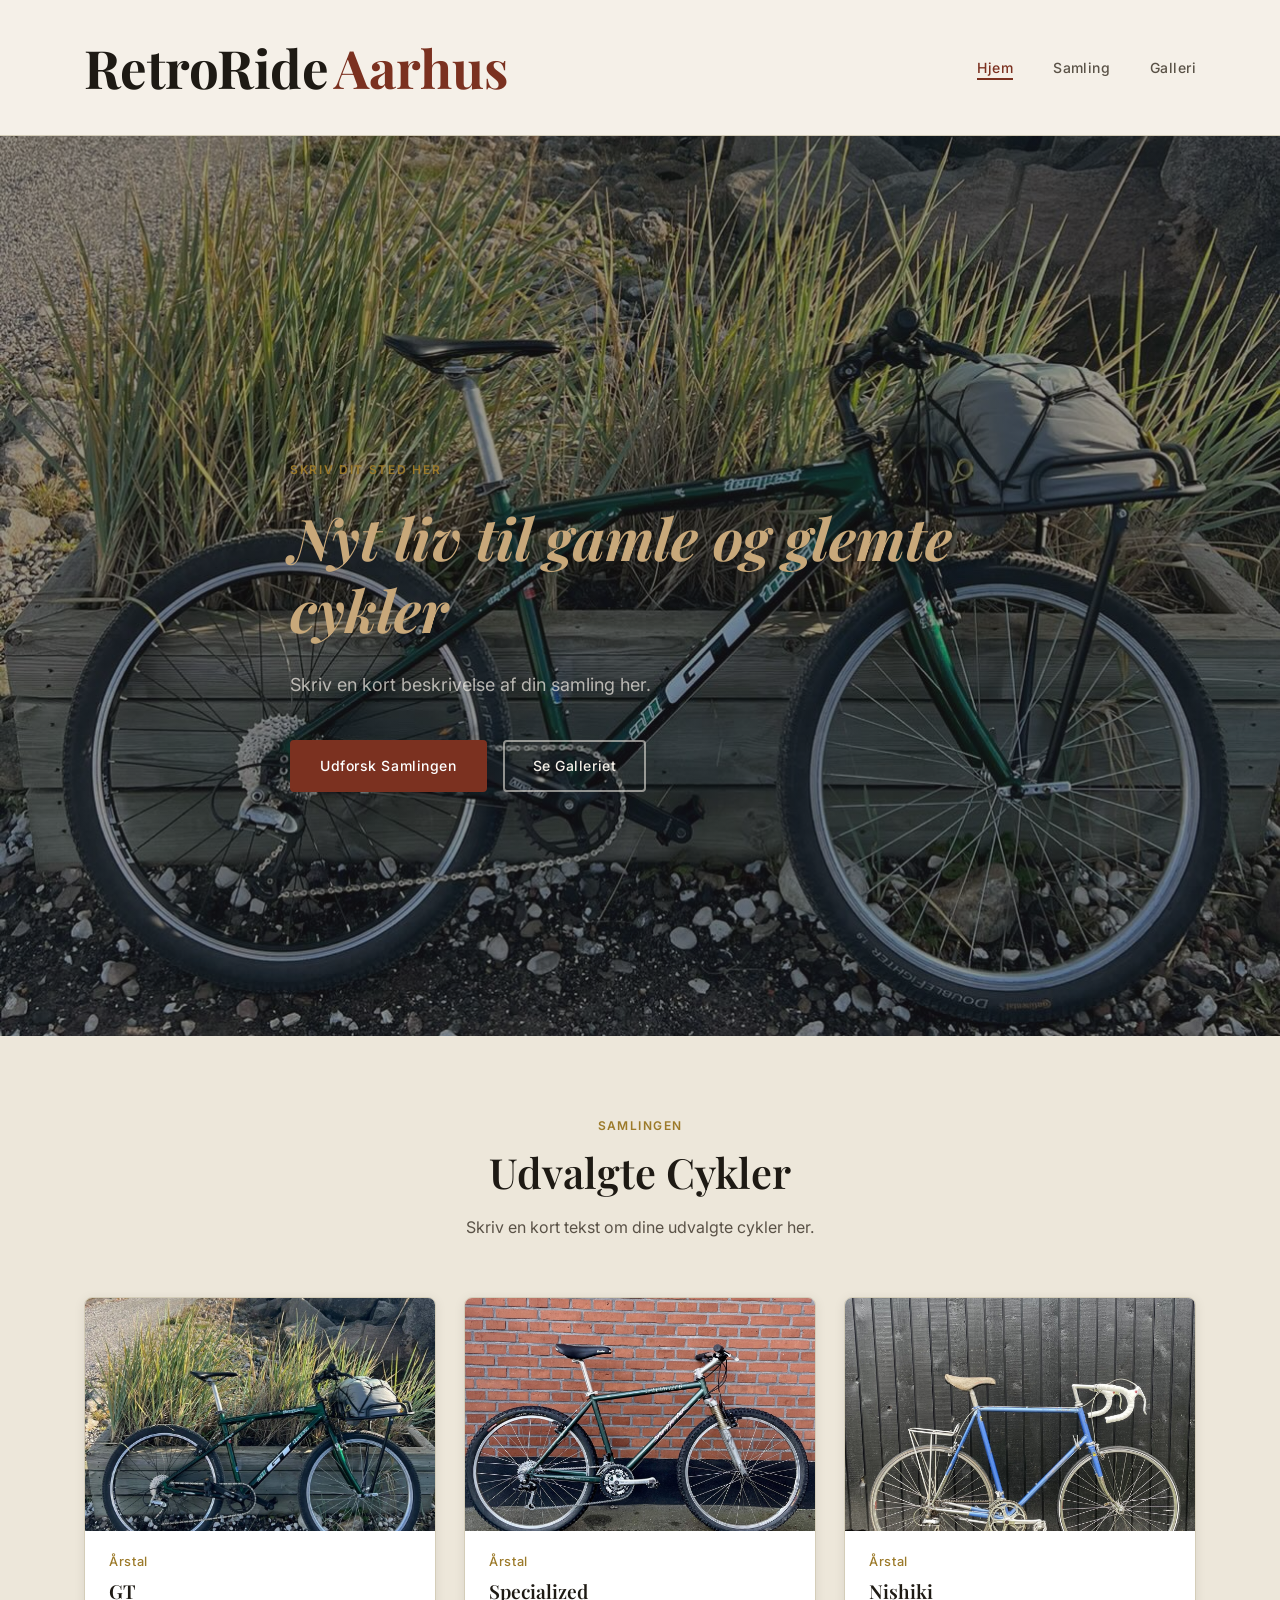
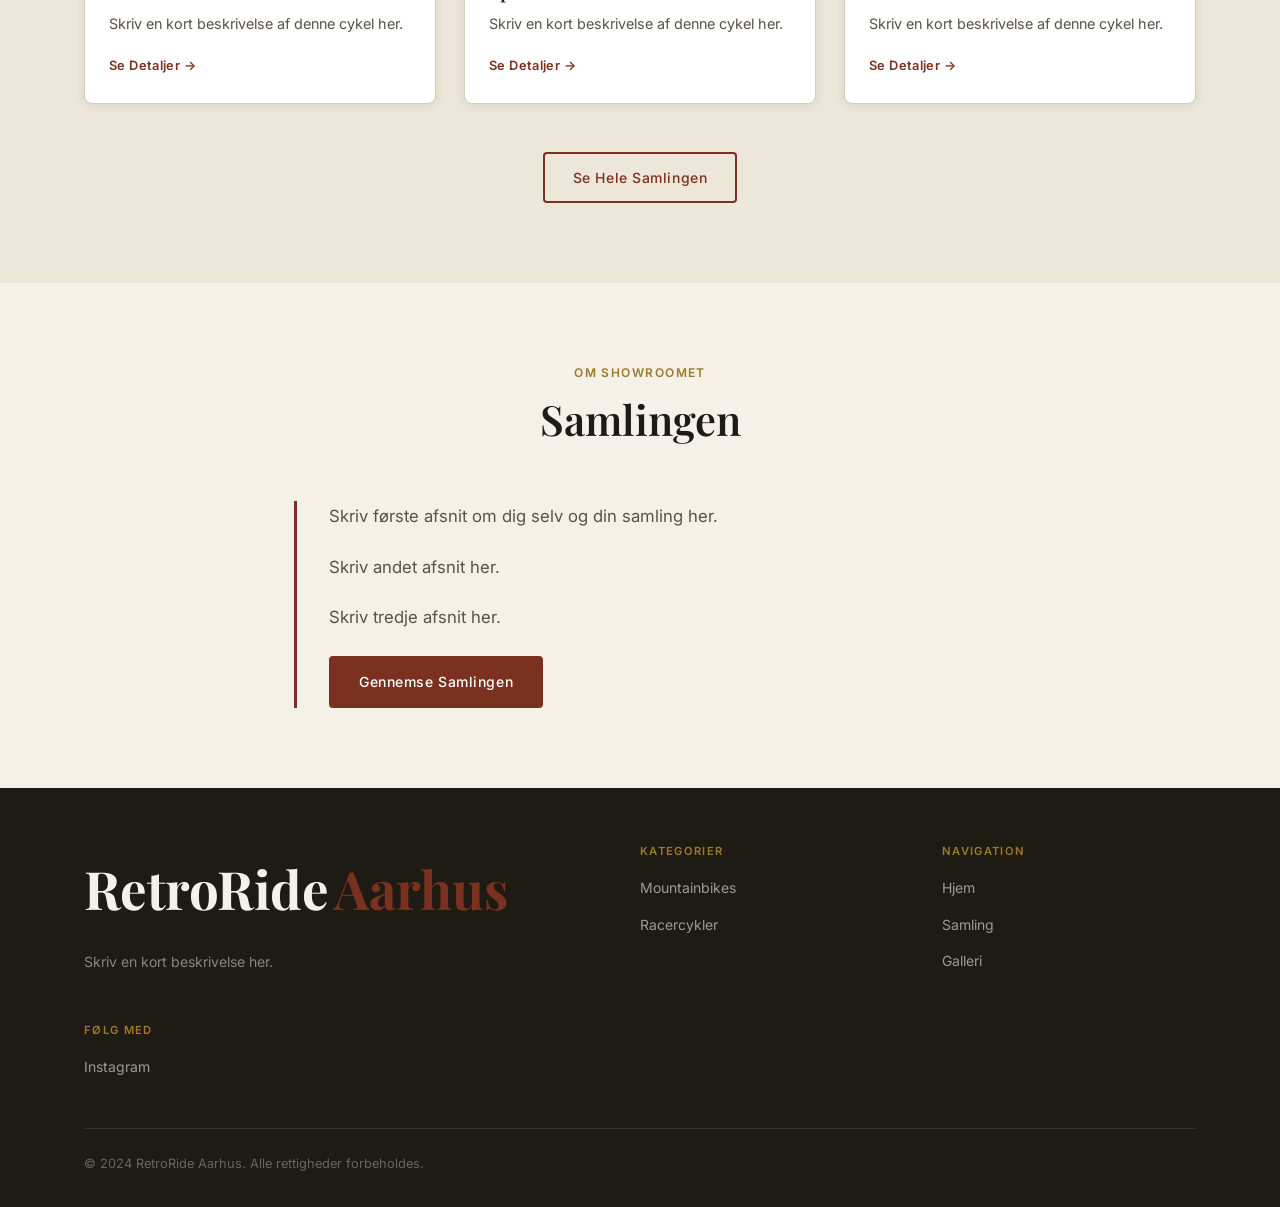
==== index.html @ 52d95b5a "Initial commit — RetroRide Aarhus website Static vintage bicycle collection showcase with homepage, " ====
<!DOCTYPE html>
<html lang="da">
<head>
  <meta charset="UTF-8" />
  <meta name="viewport" content="width=device-width, initial-scale=1.0" />
  <title>RetroRide Aarhus</title>
  <link rel="preconnect" href="https://fonts.googleapis.com" />
  <link rel="preconnect" href="https://fonts.gstatic.com" crossorigin />
  <link href="https://fonts.googleapis.com/css2?family=Playfair+Display:ital,wght@0,400;0,600;0,700;1,400&family=Inter:wght@300;400;500;600&display=swap" rel="stylesheet" />
  <link rel="stylesheet" href="css/styles.css" />
</head>
<body>

  <!-- Navigation -->
  <nav class="nav">
    <div class="nav-container">
      <a href="index.html" class="nav-logo">
        <span class="logo-main">RetroRide</span>
        <span class="logo-sub">Aarhus</span>
      </a>
      <button class="nav-toggle" id="navToggle" aria-label="Åbn navigation" aria-expanded="false">
        <span></span><span></span><span></span>
      </button>
      <ul class="nav-links" id="navLinks">
        <li><a href="index.html" class="nav-link active">Hjem</a></li>
        <li><a href="categories.html" class="nav-link">Samling</a></li>
        <li><a href="gallery.html" class="nav-link">Galleri</a></li>
      </ul>
    </div>
  </nav>

  <!-- Hero -->
  <section class="hero" style="background-image: linear-gradient(rgba(30,26,20,0.45), rgba(30,26,20,0.45)), url('photos/gt-1-hero.jpg'); background-size: cover; background-position: center 80%;">
    <div class="hero-content">
      <!-- Skriv dit sted/by her, f.eks. "Grundlagt i Aarhus, Danmark" -->
      <p class="hero-label">Skriv dit sted her</p>
      <!-- Skriv din overskrift her -->
      <h1 class="hero-title"><em>Nyt liv til gamle og glemte cykler</em></h1>
      <!-- Skriv en kort beskrivelse af din samling her -->
      <p class="hero-tagline">Skriv en kort beskrivelse af din samling her.</p>
      <div class="hero-ctas">
        <a href="categories.html" class="btn btn-primary">Udforsk Samlingen</a>
        <a href="gallery.html" class="btn btn-secondary">Se Galleriet</a>
      </div>
    </div>
  </section>

  <!-- Udvalgte Cykler -->
  <section class="section section-alt">
    <div class="container">
      <div class="section-header">
        <p class="section-label">Samlingen</p>
        <h2 class="section-title">Udvalgte Cykler</h2>
        <!-- Skriv en kort undertekst til denne sektion -->
        <p class="section-subtitle">Skriv en kort tekst om dine udvalgte cykler her.</p>
      </div>

      <div class="bikes-grid">

        <!-- GT -->
        <article class="bike-card">
          <a href="bikes/bike-1.html" class="bike-card-link">
            <div class="bike-card-image">
              <img src="photos/gt-1.jpg" alt="GT Mountainbike" loading="lazy" />
            </div>
            <div class="bike-card-body">
              <p class="bike-card-year">Årstal</p>
              <h3 class="bike-card-name">GT</h3>
              <p class="bike-card-desc">Skriv en kort beskrivelse af denne cykel her.</p>
              <span class="bike-card-cta">Se Detaljer →</span>
            </div>
          </a>
        </article>

        <!-- Specialized -->
        <article class="bike-card">
          <a href="bikes/bike-3.html" class="bike-card-link">
            <div class="bike-card-image">
              <img src="photos/specialized-1.jpg" alt="Specialized Mountainbike" loading="lazy" />
            </div>
            <div class="bike-card-body">
              <p class="bike-card-year">Årstal</p>
              <h3 class="bike-card-name">Specialized</h3>
              <p class="bike-card-desc">Skriv en kort beskrivelse af denne cykel her.</p>
              <span class="bike-card-cta">Se Detaljer →</span>
            </div>
          </a>
        </article>

        <!-- Nishiki -->
        <article class="bike-card">
          <a href="bikes/bike-4.html" class="bike-card-link">
            <div class="bike-card-image">
              <img src="photos/nishiki-1.jpg" alt="Nishiki Racercykel" loading="lazy" />
            </div>
            <div class="bike-card-body">
              <p class="bike-card-year">Årstal</p>
              <h3 class="bike-card-name">Nishiki</h3>
              <p class="bike-card-desc">Skriv en kort beskrivelse af denne cykel her.</p>
              <span class="bike-card-cta">Se Detaljer →</span>
            </div>
          </a>
        </article>

      </div>

      <div class="section-footer">
        <a href="categories.html" class="btn btn-outline">Se Hele Samlingen</a>
      </div>
    </div>
  </section>

  <!-- Om Showroomet -->
  <section class="section">
    <div class="container-narrow">
      <div class="section-header">
        <p class="section-label">Om Showroomet</p>
        <h2 class="section-title">Samlingen</h2>
      </div>
      <div class="about-content">
        <!-- Skriv første afsnit om dig selv og din samling -->
        <p class="about-text">Skriv første afsnit om dig selv og din samling her.</p>
        <!-- Skriv andet afsnit — f.eks. om dine cykler eller din passion -->
        <p class="about-text">Skriv andet afsnit her.</p>
        <!-- Skriv tredje afsnit — f.eks. kontaktoplysninger eller placering -->
        <p class="about-text">Skriv tredje afsnit her.</p>
        <a href="categories.html" class="btn btn-primary" style="margin-top:1.5rem;">Gennemse Samlingen</a>
      </div>
    </div>
  </section>

  <!-- Footer -->
  <footer class="footer">
    <div class="container">
      <div class="footer-grid">
        <div class="footer-brand">
          <a href="index.html" class="footer-logo">
            <span class="logo-main">RetroRide</span>
            <span class="logo-sub">Aarhus</span>
          </a>
          <!-- Skriv en kort beskrivelse til footeren -->
          <p class="footer-tagline">Skriv en kort beskrivelse her.</p>
        </div>
        <div class="footer-col">
          <h4 class="footer-heading">Kategorier</h4>
          <ul class="footer-links">
            <li><a href="categories.html#mountainbikes">Mountainbikes</a></li>
            <li><a href="categories.html#racercykler">Racercykler</a></li>
          </ul>
        </div>
        <div class="footer-col">
          <h4 class="footer-heading">Navigation</h4>
          <ul class="footer-links">
            <li><a href="index.html">Hjem</a></li>
            <li><a href="categories.html">Samling</a></li>
            <li><a href="gallery.html">Galleri</a></li>
          </ul>
        </div>
        <div class="footer-col">
          <h4 class="footer-heading">Følg Med</h4>
          <ul class="footer-links">
            <li><a href="https://www.instagram.com/retroride_aarhus" target="_blank" rel="noopener">Instagram</a></li>
          </ul>
        </div>
      </div>
      <div class="footer-bottom">
        <!-- Skriv dit navn og årstallet, f.eks. "© 2024 Dit Navn. Alle rettigheder forbeholdes." -->
        <p>© 2024 RetroRide Aarhus. Alle rettigheder forbeholdes.</p>
      </div>
    </div>
  </footer>

  <script src="js/main.js"></script>
</body>
</html>
---- css/styles.css ----
/* ============================================================
   RetroRide Aarhus — Shared Stylesheet
   Vintage cycling magazine aesthetic
   ============================================================ */

/* ── Design Tokens ─────────────────────────────────────────── */
:root {
  --bg:           #F5F0E8;   /* warm cream */
  --bg-alt:       #EDE7DA;   /* section dividers */
  --bg-card:      #FFFFFF;
  --border:       #D4CDB8;
  --text-primary: #1E1A14;
  --text-secondary: #5A5247;
  --accent:       #7B3120;   /* deep rust / terracotta */
  --gold:         #9C7A2A;   /* vintage gold for labels */

  --font-heading: 'Playfair Display', Georgia, serif;
  --font-body:    'Inter', system-ui, sans-serif;

  --radius:       4px;
  --radius-card:  8px;
  --shadow-card:  0 2px 12px rgba(30,26,20,0.08);
  --shadow-hover: 0 6px 24px rgba(30,26,20,0.14);

  --nav-height:   136px;
  --container:    1160px;
  --container-narrow: 740px;
}

/* ── Reset & Base ───────────────────────────────────────────── */
*, *::before, *::after { box-sizing: border-box; margin: 0; padding: 0; }

html { scroll-behavior: smooth; }

body {
  background-color: var(--bg);
  color: var(--text-primary);
  font-family: var(--font-body);
  font-size: 16px;
  line-height: 1.7;
  -webkit-font-smoothing: antialiased;
}

img {
  display: block;
  max-width: 100%;
  height: auto;
}

a { color: inherit; text-decoration: none; }

ul { list-style: none; }

/* ── Typography ─────────────────────────────────────────────── */
h1, h2, h3, h4 {
  font-family: var(--font-heading);
  color: var(--text-primary);
  line-height: 1.25;
}

h1 { font-size: clamp(2.2rem, 5vw, 3.6rem); font-weight: 700; }
h2 { font-size: clamp(1.7rem, 3.5vw, 2.6rem); font-weight: 600; }
h3 { font-size: clamp(1.2rem, 2.5vw, 1.5rem); font-weight: 600; }
h4 { font-size: 1rem; font-weight: 600; }

p { color: var(--text-secondary); }

/* ── Layout Utilities ───────────────────────────────────────── */
.container {
  width: 100%;
  max-width: var(--container);
  margin-inline: auto;
  padding-inline: 1.5rem;
}

.container-narrow {
  max-width: var(--container-narrow);
  margin-inline: auto;
  padding-inline: 1.5rem;
}

.section {
  padding-block: 5rem;
}

.section-alt {
  background-color: var(--bg-alt);
}

.section-header {
  text-align: center;
  max-width: 620px;
  margin-inline: auto;
  margin-bottom: 3.5rem;
}

.section-label {
  font-family: var(--font-body);
  font-size: 0.75rem;
  font-weight: 600;
  letter-spacing: 0.12em;
  text-transform: uppercase;
  color: var(--gold);
  margin-bottom: 0.6rem;
}

.section-title {
  margin-bottom: 1rem;
}

.section-subtitle {
  font-size: 1rem;
  color: var(--text-secondary);
}

.section-footer {
  text-align: center;
  margin-top: 3rem;
}

/* ── Buttons ────────────────────────────────────────────────── */
.btn {
  display: inline-block;
  font-family: var(--font-body);
  font-size: 0.875rem;
  font-weight: 500;
  letter-spacing: 0.04em;
  padding: 0.75rem 1.75rem;
  border-radius: var(--radius);
  cursor: pointer;
  transition: background 0.2s, color 0.2s, border-color 0.2s, transform 0.15s;
}

.btn:hover { transform: translateY(-1px); }

.btn-primary {
  background: var(--accent);
  color: #fff;
  border: 2px solid var(--accent);
}

.btn-primary:hover {
  background: #6a2918;
  border-color: #6a2918;
}

.btn-secondary {
  background: transparent;
  color: var(--bg);
  border: 2px solid rgba(245,240,232,0.55);
}

.btn-secondary:hover {
  background: rgba(245,240,232,0.12);
  border-color: var(--bg);
}

.btn-outline {
  background: transparent;
  color: var(--accent);
  border: 2px solid var(--accent);
}

.btn-outline:hover {
  background: var(--accent);
  color: #fff;
}

/* ── Navigation ─────────────────────────────────────────────── */
.nav {
  position: sticky;
  top: 0;
  z-index: 100;
  background: var(--bg);
  border-bottom: 1px solid var(--border);
  height: var(--nav-height);
}

.nav-container {
  max-width: var(--container);
  margin-inline: auto;
  padding-inline: 1.5rem;
  height: 100%;
  display: flex;
  align-items: center;
  justify-content: space-between;
}

.nav-logo {
  display: flex;
  align-items: baseline;
  gap: 0.35rem;
  text-decoration: none;
}

.logo-main {
  font-family: var(--font-heading);
  font-size: 3.3rem;
  font-weight: 700;
  color: var(--text-primary);
  letter-spacing: -0.01em;
}

.logo-sub {
  font-family: var(--font-heading);
  font-size: 3.3rem;
  font-weight: 700;
  color: var(--accent);
}

.nav-links {
  display: flex;
  align-items: center;
  gap: 2.5rem;
}

.nav-link {
  font-size: 0.875rem;
  font-weight: 500;
  color: var(--text-secondary);
  letter-spacing: 0.03em;
  position: relative;
  transition: color 0.2s;
}

.nav-link::after {
  content: '';
  position: absolute;
  bottom: -4px;
  left: 0;
  width: 0;
  height: 2px;
  background: var(--accent);
  transition: width 0.2s;
}

.nav-link:hover,
.nav-link.active {
  color: var(--accent);
}

.nav-link.active::after,
.nav-link:hover::after {
  width: 100%;
}

/* Hamburger toggle */
.nav-toggle {
  display: none;
  flex-direction: column;
  justify-content: center;
  gap: 5px;
  width: 32px;
  height: 32px;
  background: none;
  border: none;
  cursor: pointer;
  padding: 2px;
}

.nav-toggle span {
  display: block;
  height: 2px;
  width: 100%;
  background: var(--text-primary);
  border-radius: 2px;
  transition: transform 0.25s, opacity 0.25s;
}

/* Hamburger → X animation */
.nav-toggle.open span:nth-child(1) { transform: translateY(7px) rotate(45deg); }
.nav-toggle.open span:nth-child(2) { opacity: 0; }
.nav-toggle.open span:nth-child(3) { transform: translateY(-7px) rotate(-45deg); }

/* ── Hero ───────────────────────────────────────────────────── */
.hero {
  background: var(--text-primary);
  background-image:
    radial-gradient(ellipse at 70% 50%, rgba(123,49,32,0.18) 0%, transparent 65%),
    radial-gradient(ellipse at 20% 80%, rgba(156,122,42,0.10) 0%, transparent 55%);
  min-height: 100vh;
  display: flex;
  align-items: center;
  padding: 10rem 1.5rem 5rem;
}

.hero-content {
  max-width: var(--container);
  margin-inline: auto;
  width: 100%;
  max-width: 700px;
}

.hero-label {
  font-size: 0.75rem;
  font-weight: 600;
  letter-spacing: 0.14em;
  text-transform: uppercase;
  color: var(--gold);
  margin-bottom: 1.25rem;
}

.hero-title {
  color: var(--bg);
  margin-bottom: 1.5rem;
  font-style: normal;
}

.hero-title em {
  font-style: italic;
  color: #C8A87A;
}

.hero-tagline {
  font-size: 1.125rem;
  color: rgba(245,240,232,0.7);
  max-width: 560px;
  margin-bottom: 2.5rem;
  line-height: 1.75;
}

.hero-ctas {
  display: flex;
  gap: 1rem;
  flex-wrap: wrap;
}

/* ── Bike Cards ─────────────────────────────────────────────── */
.bikes-grid {
  display: grid;
  grid-template-columns: repeat(auto-fill, minmax(300px, 1fr));
  gap: 1.75rem;
}

.bike-card {
  background: var(--bg-card);
  border: 1px solid var(--border);
  border-radius: var(--radius-card);
  overflow: hidden;
  box-shadow: var(--shadow-card);
  transition: box-shadow 0.25s, transform 0.25s;
}

.bike-card:hover {
  box-shadow: var(--shadow-hover);
  transform: translateY(-3px);
}

.bike-card-link {
  display: block;
  text-decoration: none;
  color: inherit;
}

.bike-card-image {
  position: relative;
  overflow: hidden;
  aspect-ratio: 3/2;
  background: var(--bg-alt);
}

.bike-card-image img {
  width: 100%;
  height: 100%;
  object-fit: cover;
  transition: transform 0.4s;
}

.bike-card:hover .bike-card-image img {
  transform: scale(1.03);
}

.bike-card-category {
  position: absolute;
  top: 0.75rem;
  left: 0.75rem;
  background: var(--accent);
  color: #fff;
  font-size: 0.7rem;
  font-weight: 600;
  letter-spacing: 0.08em;
  text-transform: uppercase;
  padding: 0.25rem 0.6rem;
  border-radius: var(--radius);
}

.bike-card-body {
  padding: 1.25rem 1.5rem 1.5rem;
}

.bike-card-year {
  font-size: 0.8rem;
  font-weight: 500;
  color: var(--gold);
  letter-spacing: 0.05em;
  margin-bottom: 0.35rem;
}

.bike-card-name {
  font-family: var(--font-heading);
  font-size: 1.2rem;
  font-weight: 600;
  color: var(--text-primary);
  margin-bottom: 0.6rem;
}

.bike-card-desc {
  font-size: 0.9rem;
  color: var(--text-secondary);
  line-height: 1.6;
  margin-bottom: 1rem;
}

.bike-card-cta {
  font-size: 0.8rem;
  font-weight: 600;
  color: var(--accent);
  letter-spacing: 0.03em;
}

/* ── About Section ──────────────────────────────────────────── */
.about-content {
  border-left: 3px solid var(--accent);
  padding-left: 2rem;
}

.about-text {
  font-size: 1.05rem;
  line-height: 1.8;
  color: var(--text-secondary);
  margin-bottom: 1.25rem;
}

.about-text:last-of-type { margin-bottom: 0; }

/* ── Page Header (inner pages) ──────────────────────────────── */
.page-header {
  background: var(--text-primary);
  padding: 4rem 1.5rem 3.5rem;
  text-align: center;
}

.page-header-label {
  font-size: 0.75rem;
  font-weight: 600;
  letter-spacing: 0.14em;
  text-transform: uppercase;
  color: var(--gold);
  margin-bottom: 0.75rem;
}

.page-header-title {
  color: var(--bg);
  margin-bottom: 0.75rem;
}

.page-header-subtitle {
  color: rgba(245,240,232,0.65);
  font-size: 1rem;
  max-width: 480px;
  margin-inline: auto;
}

/* ── Categories Page ────────────────────────────────────────── */
.categories-nav {
  background: var(--bg-alt);
  border-bottom: 1px solid var(--border);
  padding: 0.75rem 1.5rem;
  position: sticky;
  top: var(--nav-height);
  z-index: 50;
}

.categories-nav-inner {
  max-width: var(--container);
  margin-inline: auto;
  display: flex;
  gap: 2rem;
  flex-wrap: wrap;
  align-items: center;
}

.cat-nav-link {
  font-size: 0.8rem;
  font-weight: 600;
  letter-spacing: 0.06em;
  text-transform: uppercase;
  color: var(--text-secondary);
  transition: color 0.2s;
  white-space: nowrap;
}

.cat-nav-link:hover { color: var(--accent); }

.category-section {
  padding-block: 4.5rem;
  border-bottom: 1px solid var(--border);
}

.category-section:last-child { border-bottom: none; }

.category-section:nth-child(even) { background: var(--bg-alt); }

.category-header {
  display: flex;
  align-items: flex-start;
  gap: 1.5rem;
  margin-bottom: 2.5rem;
}

.category-number {
  font-family: var(--font-heading);
  font-size: 3rem;
  font-weight: 700;
  color: var(--border);
  line-height: 1;
  flex-shrink: 0;
  min-width: 3rem;
}

.category-header-text {}

.category-title {
  font-family: var(--font-heading);
  font-size: 1.8rem;
  font-weight: 600;
  margin-bottom: 0.4rem;
}

.category-desc {
  font-size: 0.95rem;
  color: var(--text-secondary);
  max-width: 560px;
}

/* ── Gallery Page ───────────────────────────────────────────── */
.gallery-grid {
  display: grid;
  grid-template-columns: repeat(auto-fill, minmax(280px, 1fr));
  gap: 1.25rem;
}

.gallery-item {
  position: relative;
  overflow: hidden;
  border-radius: var(--radius-card);
  aspect-ratio: 1/1;
  background: var(--bg-alt);
  cursor: pointer;
}

.gallery-item img {
  width: 100%;
  height: 100%;
  object-fit: cover;
  transition: transform 0.4s;
}

.gallery-item:hover img { transform: scale(1.06); }

.gallery-overlay {
  position: absolute;
  inset: 0;
  background: linear-gradient(to top, rgba(30,26,20,0.75) 0%, transparent 55%);
  opacity: 0;
  transition: opacity 0.3s;
  display: flex;
  flex-direction: column;
  justify-content: flex-end;
  padding: 1.25rem;
}

.gallery-item:hover .gallery-overlay { opacity: 1; }

.gallery-overlay-name {
  font-family: var(--font-heading);
  font-size: 1.1rem;
  font-weight: 600;
  color: #fff;
  margin-bottom: 0.2rem;
}

.gallery-overlay-year {
  font-size: 0.8rem;
  color: rgba(245,240,232,0.75);
  font-weight: 500;
}

/* ── Individual Bike Page ───────────────────────────────────── */
.breadcrumb {
  padding: 0.9rem 0;
  border-bottom: 1px solid var(--border);
  margin-bottom: 0;
  background: var(--bg-alt);
}

.breadcrumb-inner {
  max-width: var(--container);
  margin-inline: auto;
  padding-inline: 1.5rem;
  display: flex;
  align-items: center;
  gap: 0.5rem;
  flex-wrap: wrap;
}

.breadcrumb-link {
  font-size: 0.8rem;
  color: var(--text-secondary);
  transition: color 0.2s;
}

.breadcrumb-link:hover { color: var(--accent); }

.breadcrumb-sep {
  font-size: 0.75rem;
  color: var(--border);
}

.breadcrumb-current {
  font-size: 0.8rem;
  color: var(--accent);
  font-weight: 500;
}

.bike-hero {
  width: 100%;
  max-height: 480px;
  overflow: hidden;
  background: var(--bg-alt);
}

.bike-hero img {
  width: 100%;
  height: 100%;
  object-fit: cover;
}

.bike-page-body {
  max-width: var(--container);
  margin-inline: auto;
  padding: 3rem 1.5rem 5rem;
  display: grid;
  grid-template-columns: 1fr 320px;
  gap: 3.5rem;
  align-items: start;
}

/* Main Content */
.bike-content {}

.bike-title-block {
  margin-bottom: 2rem;
  padding-bottom: 1.5rem;
  border-bottom: 1px solid var(--border);
}

.bike-label {
  font-size: 0.75rem;
  font-weight: 600;
  letter-spacing: 0.12em;
  text-transform: uppercase;
  color: var(--gold);
  margin-bottom: 0.5rem;
}

.bike-title {
  margin-bottom: 0.4rem;
}

.bike-year-make {
  font-size: 1rem;
  color: var(--text-secondary);
}

.content-section {
  margin-bottom: 2.5rem;
}

.content-section-title {
  font-family: var(--font-heading);
  font-size: 1.25rem;
  font-weight: 600;
  margin-bottom: 0.9rem;
  padding-bottom: 0.5rem;
  border-bottom: 2px solid var(--bg-alt);
}

.content-section p {
  font-size: 0.97rem;
  line-height: 1.8;
  color: var(--text-secondary);
  margin-bottom: 1rem;
}

.content-section p:last-child { margin-bottom: 0; }

.mod-list {
  list-style: none;
  padding: 0;
  display: flex;
  flex-direction: column;
  gap: 0.5rem;
}

.mod-list li {
  display: flex;
  align-items: flex-start;
  gap: 0.75rem;
  font-size: 0.95rem;
  color: var(--text-secondary);
}

.mod-list li::before {
  content: '—';
  color: var(--accent);
  flex-shrink: 0;
  font-weight: 700;
  margin-top: 0.05em;
}

/* Specs Sidebar */
.bike-sidebar {
  position: sticky;
  top: calc(var(--nav-height) + 1.5rem);
}

.specs-card {
  background: var(--bg-card);
  border: 1px solid var(--border);
  border-radius: var(--radius-card);
  overflow: hidden;
  box-shadow: var(--shadow-card);
}

.specs-card-header {
  background: var(--text-primary);
  padding: 1rem 1.25rem;
}

.specs-card-title {
  font-family: var(--font-heading);
  font-size: 1rem;
  font-weight: 600;
  color: var(--bg);
  letter-spacing: 0.02em;
}

.specs-list {
  padding: 0;
}

.specs-item {
  display: flex;
  justify-content: space-between;
  align-items: baseline;
  gap: 1rem;
  padding: 0.85rem 1.25rem;
  border-bottom: 1px solid var(--border);
}

.specs-item:last-child { border-bottom: none; }

.specs-key {
  font-size: 0.78rem;
  font-weight: 600;
  letter-spacing: 0.06em;
  text-transform: uppercase;
  color: var(--text-secondary);
  flex-shrink: 0;
}

.specs-value {
  font-size: 0.92rem;
  color: var(--text-primary);
  font-weight: 500;
  text-align: right;
}

.back-link-wrap {
  margin-top: 1.5rem;
}

.back-link {
  font-size: 0.85rem;
  font-weight: 500;
  color: var(--accent);
  display: inline-flex;
  align-items: center;
  gap: 0.4rem;
  transition: gap 0.2s;
}

.back-link:hover { gap: 0.6rem; }

/* ── Footer ─────────────────────────────────────────────────── */
.footer {
  background: var(--text-primary);
  padding-block: 3.5rem 2rem;
}

.footer-grid {
  display: grid;
  grid-template-columns: 2fr 1fr 1fr;
  gap: 3rem;
  margin-bottom: 3rem;
}

.footer-logo {
  display: flex;
  align-items: baseline;
  gap: 0.35rem;
  margin-bottom: 1rem;
}

.footer-logo .logo-main { color: var(--bg); }
.footer-logo .logo-sub  { color: var(--accent); }

.footer-tagline {
  font-size: 0.88rem;
  color: rgba(245,240,232,0.5);
  max-width: 280px;
  line-height: 1.65;
}

.footer-heading {
  font-family: var(--font-body);
  font-size: 0.7rem;
  font-weight: 600;
  letter-spacing: 0.12em;
  text-transform: uppercase;
  color: var(--gold);
  margin-bottom: 1rem;
}

.footer-links {
  display: flex;
  flex-direction: column;
  gap: 0.6rem;
}

.footer-links a {
  font-size: 0.875rem;
  color: rgba(245,240,232,0.6);
  transition: color 0.2s;
}

.footer-links a:hover { color: var(--bg); }

.footer-bottom {
  padding-top: 1.5rem;
  border-top: 1px solid rgba(245,240,232,0.1);
}

.footer-bottom p {
  font-size: 0.8rem;
  color: rgba(245,240,232,0.35);
}

/* ── Responsive ─────────────────────────────────────────────── */

/* Tablet */
@media (max-width: 900px) {
  .bike-page-body {
    grid-template-columns: 1fr;
  }

  .bike-sidebar {
    position: static;
    order: -1;
  }

  .footer-grid {
    grid-template-columns: 1fr 1fr;
  }

  .footer-brand {
    grid-column: 1 / -1;
  }
}

/* Mobile */
@media (max-width: 640px) {
  .section { padding-block: 3.5rem; }

  /* Mobile nav */
  .nav-toggle { display: flex; }

  .nav-links {
    display: none;
    position: absolute;
    top: var(--nav-height);
    left: 0;
    right: 0;
    background: var(--bg);
    border-bottom: 1px solid var(--border);
    flex-direction: column;
    align-items: flex-start;
    gap: 0;
    padding: 0.5rem 0;
    box-shadow: 0 4px 16px rgba(30,26,20,0.1);
  }

  .nav-links.open {
    display: flex;
  }

  .nav-links li {
    width: 100%;
  }

  .nav-link {
    display: block;
    padding: 0.85rem 1.5rem;
    font-size: 0.95rem;
  }

  .nav-link::after { display: none; }

  /* Hero */
  .hero { min-height: 80vh; padding: 3rem 1.5rem; }

  .hero-ctas { flex-direction: column; align-items: flex-start; }
  .hero-ctas .btn { width: 100%; text-align: center; }

  /* Bikes grid */
  .bikes-grid { grid-template-columns: 1fr; }

  /* Gallery */
  .gallery-grid {
    grid-template-columns: repeat(2, 1fr);
    gap: 0.75rem;
  }

  /* Categories nav */
  .categories-nav-inner { gap: 1rem; }

  /* Footer */
  .footer-grid {
    grid-template-columns: 1fr;
    gap: 2rem;
  }

  .footer-brand { grid-column: auto; }

  /* Breadcrumb */
  .breadcrumb-inner { gap: 0.35rem; }

  /* About */
  .about-content {
    padding-left: 1.25rem;
  }

  /* Category header */
  .category-header {
    flex-direction: column;
    gap: 0.5rem;
  }

  .category-number { font-size: 2rem; }
}

@media (max-width: 400px) {
  .gallery-grid { grid-template-columns: 1fr; }
}
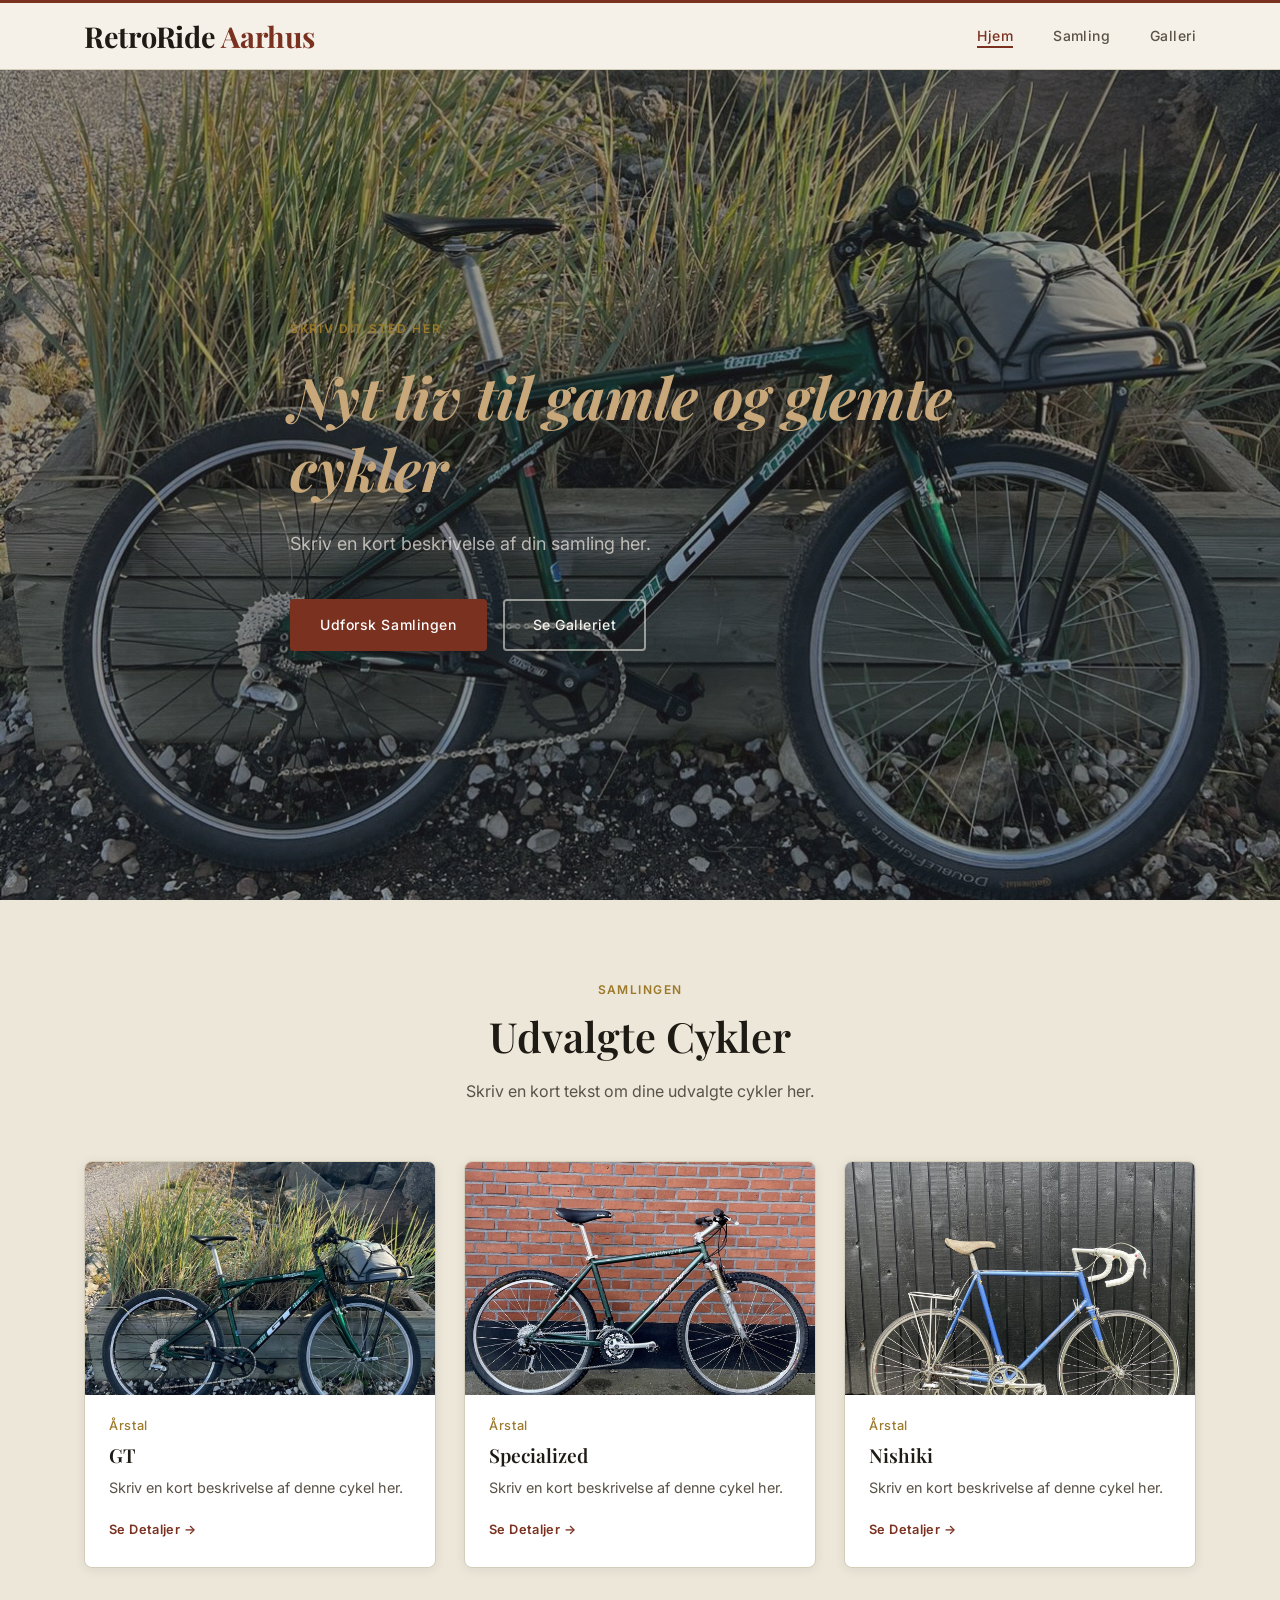
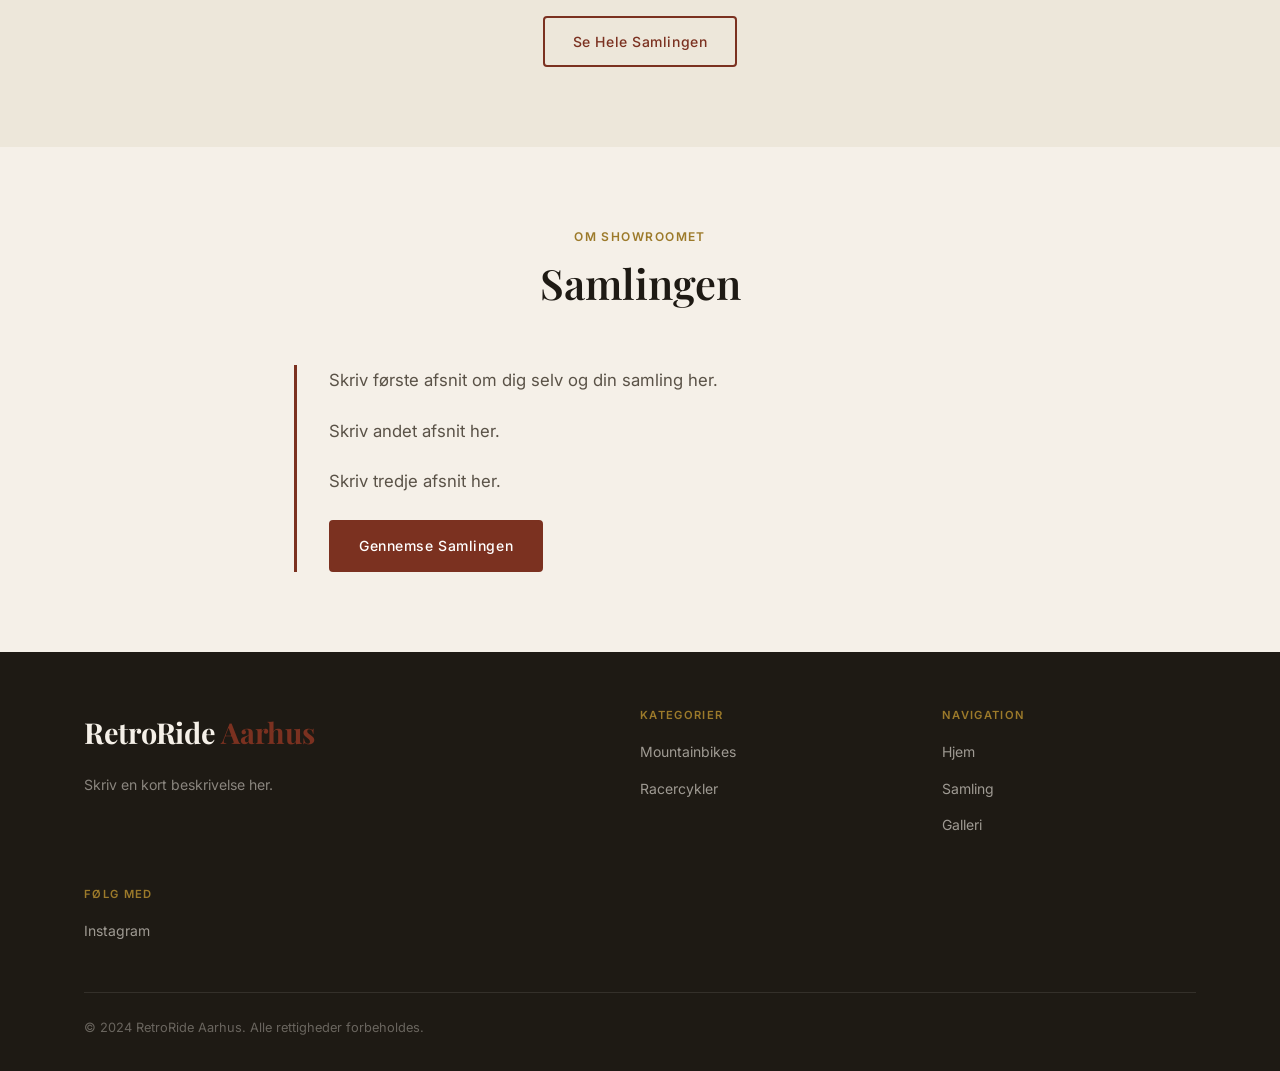
==== commit f1ea2306: "Add grain texture to hero and hover category badges on bike cards - Hero section now has a subtle fi" ====
--- a/index.html
+++ b/index.html
@@ -62,6 +62,7 @@
           <a href="bikes/bike-1.html" class="bike-card-link">
             <div class="bike-card-image">
               <img src="photos/gt-1.jpg" alt="GT Mountainbike" loading="lazy" />
+              <span class="bike-card-category">MTB</span>
             </div>
             <div class="bike-card-body">
               <p class="bike-card-year">Årstal</p>
@@ -77,6 +78,7 @@
           <a href="bikes/bike-3.html" class="bike-card-link">
             <div class="bike-card-image">
               <img src="photos/specialized-1.jpg" alt="Specialized Mountainbike" loading="lazy" />
+              <span class="bike-card-category">MTB</span>
             </div>
             <div class="bike-card-body">
               <p class="bike-card-year">Årstal</p>
@@ -92,6 +94,7 @@
           <a href="bikes/bike-4.html" class="bike-card-link">
             <div class="bike-card-image">
               <img src="photos/nishiki-1.jpg" alt="Nishiki Racercykel" loading="lazy" />
+              <span class="bike-card-category">Racer</span>
             </div>
             <div class="bike-card-body">
               <p class="bike-card-year">Årstal</p>
--- a/css/styles.css
+++ b/css/styles.css
@@ -22,7 +22,7 @@
   --shadow-card:  0 2px 12px rgba(30,26,20,0.08);
   --shadow-hover: 0 6px 24px rgba(30,26,20,0.14);
 
-  --nav-height:   136px;
+  --nav-height:   70px;
   --container:    1160px;
   --container-narrow: 740px;
 }
@@ -172,6 +172,7 @@
   top: 0;
   z-index: 100;
   background: var(--bg);
+  border-top: 3px solid var(--accent);
   border-bottom: 1px solid var(--border);
   height: var(--nav-height);
 }
@@ -195,7 +196,7 @@
 
 .logo-main {
   font-family: var(--font-heading);
-  font-size: 3.3rem;
+  font-size: 1.8rem;
   font-weight: 700;
   color: var(--text-primary);
   letter-spacing: -0.01em;
@@ -203,7 +204,7 @@
 
 .logo-sub {
   font-family: var(--font-heading);
-  font-size: 3.3rem;
+  font-size: 1.8rem;
   font-weight: 700;
   color: var(--accent);
 }
@@ -274,18 +275,32 @@
 
 /* ── Hero ───────────────────────────────────────────────────── */
 .hero {
+  position: relative;
   background: var(--text-primary);
   background-image:
     radial-gradient(ellipse at 70% 50%, rgba(123,49,32,0.18) 0%, transparent 65%),
     radial-gradient(ellipse at 20% 80%, rgba(156,122,42,0.10) 0%, transparent 55%);
-  min-height: 100vh;
+  min-height: calc(100vh - var(--nav-height));
   display: flex;
   align-items: center;
-  padding: 10rem 1.5rem 5rem;
+  padding: 3rem 1.5rem;
+}
+
+/* Grain texture overlay */
+.hero::after {
+  content: '';
+  position: absolute;
+  inset: 0;
+  background-image: url("data:image/svg+xml,%3Csvg viewBox='0 0 256 256' xmlns='http://www.w3.org/2000/svg'%3E%3Cfilter id='n'%3E%3CfeTurbulence type='fractalNoise' baseFrequency='0.85' numOctaves='4' stitchTiles='stitch'/%3E%3C/filter%3E%3Crect width='100%25' height='100%25' filter='url(%23n)'/%3E%3C/svg%3E");
+  background-size: 256px 256px;
+  opacity: 0.055;
+  pointer-events: none;
+  z-index: 1;
 }
 
 .hero-content {
-  max-width: var(--container);
+  position: relative;
+  z-index: 2;
   margin-inline: auto;
   width: 100%;
   max-width: 700px;
@@ -372,7 +387,7 @@
 
 .bike-card-category {
   position: absolute;
-  top: 0.75rem;
+  bottom: 0.75rem;
   left: 0.75rem;
   background: var(--accent);
   color: #fff;
@@ -382,6 +397,14 @@
   text-transform: uppercase;
   padding: 0.25rem 0.6rem;
   border-radius: var(--radius);
+  transform: translateY(120%);
+  opacity: 0;
+  transition: transform 0.28s ease, opacity 0.28s ease;
+}
+
+.bike-card:hover .bike-card-category {
+  transform: translateY(0);
+  opacity: 1;
 }
 
 .bike-card-body {
@@ -918,7 +941,7 @@
   .nav-link::after { display: none; }
 
   /* Hero */
-  .hero { min-height: 80vh; padding: 3rem 1.5rem; }
+  .hero { min-height: calc(100vh - var(--nav-height)); padding: 2.5rem 1.5rem; }
 
   .hero-ctas { flex-direction: column; align-items: flex-start; }
   .hero-ctas .btn { width: 100%; text-align: center; }
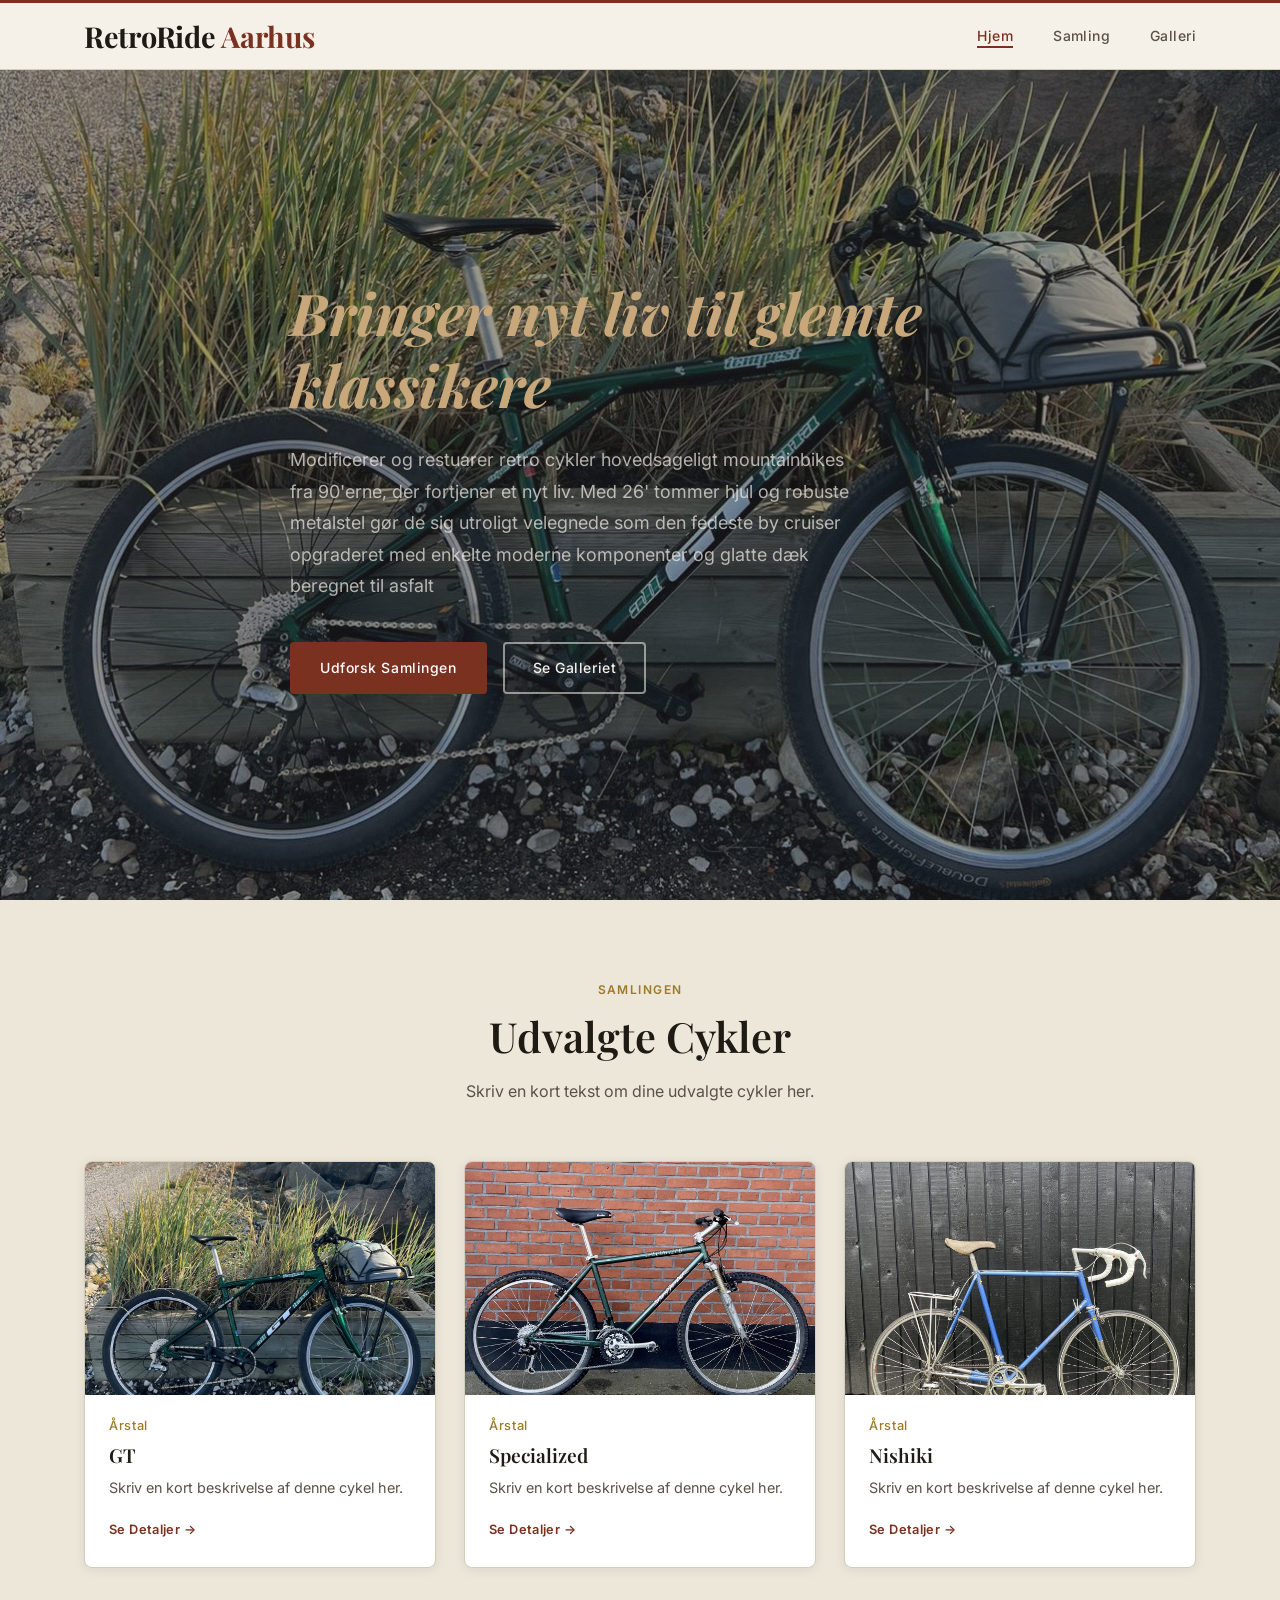
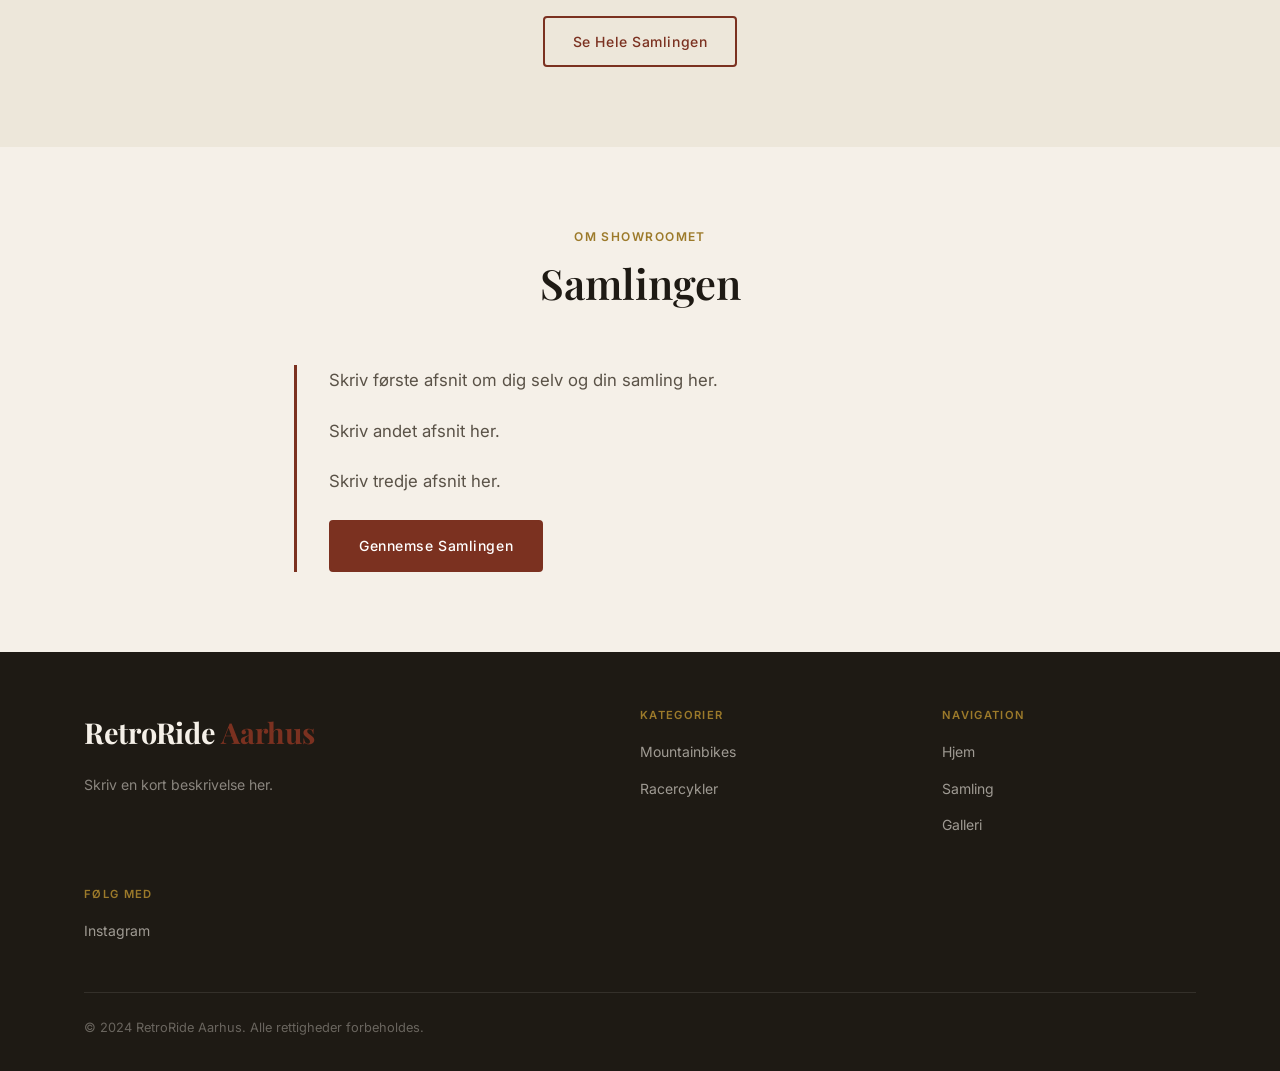
==== commit 970c083f: "Update hero section — remove location label, new heading and tagline Co-Authored-By: Claude Sonnet 4" ====
--- a/index.html
+++ b/index.html
@@ -32,12 +32,10 @@
   <!-- Hero -->
   <section class="hero" style="background-image: linear-gradient(rgba(30,26,20,0.45), rgba(30,26,20,0.45)), url('photos/gt-1-hero.jpg'); background-size: cover; background-position: center 80%;">
     <div class="hero-content">
-      <!-- Skriv dit sted/by her, f.eks. "Grundlagt i Aarhus, Danmark" -->
-      <p class="hero-label">Skriv dit sted her</p>
       <!-- Skriv din overskrift her -->
-      <h1 class="hero-title"><em>Nyt liv til gamle og glemte cykler</em></h1>
+      <h1 class="hero-title"><em>Bringer nyt liv til glemte klassikere</em></h1>
       <!-- Skriv en kort beskrivelse af din samling her -->
-      <p class="hero-tagline">Skriv en kort beskrivelse af din samling her.</p>
+      <p class="hero-tagline">Modificerer og restuarer retro cykler hovedsageligt mountainbikes fra 90'erne, der fortjener et nyt liv. Med 26' tommer hjul og robuste metalstel gør de sig utroligt velegnede som den fedeste by cruiser opgraderet med enkelte moderne komponenter og glatte dæk beregnet til asfalt</p>
       <div class="hero-ctas">
         <a href="categories.html" class="btn btn-primary">Udforsk Samlingen</a>
         <a href="gallery.html" class="btn btn-secondary">Se Galleriet</a>
